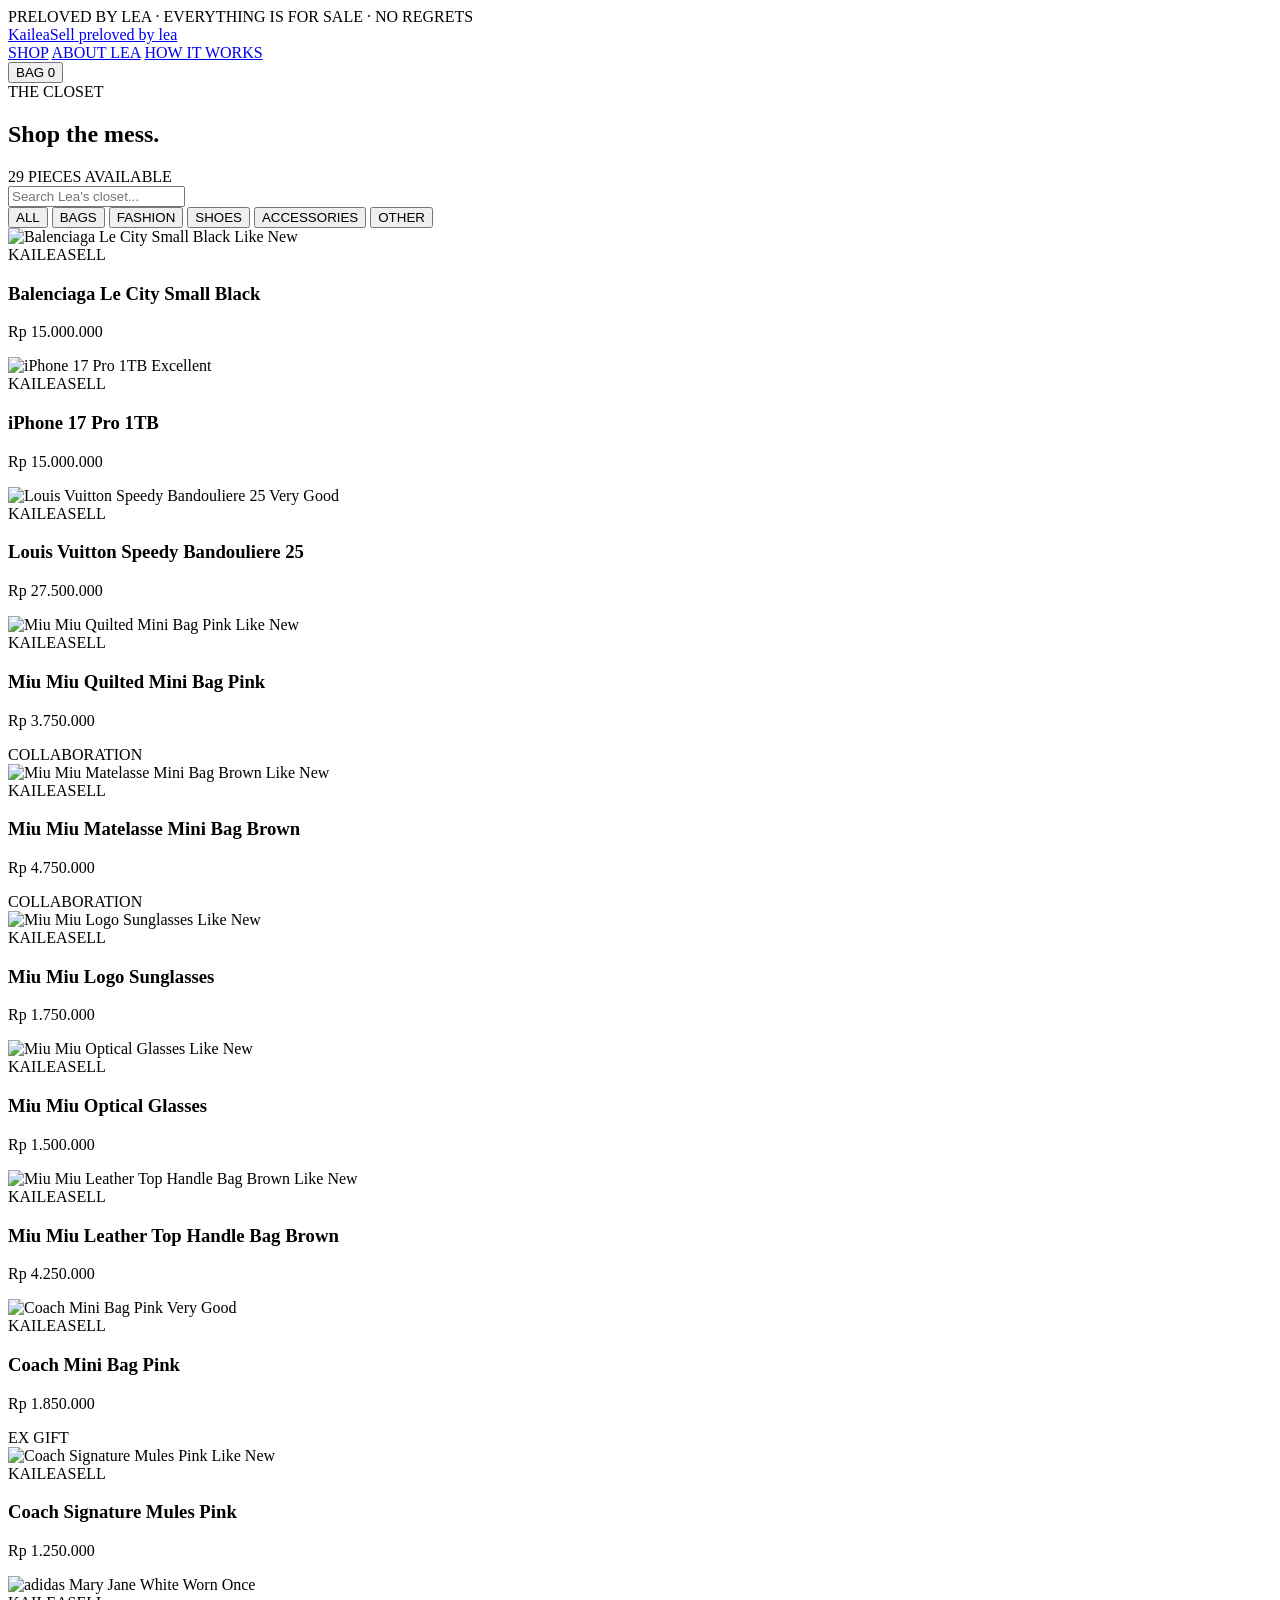
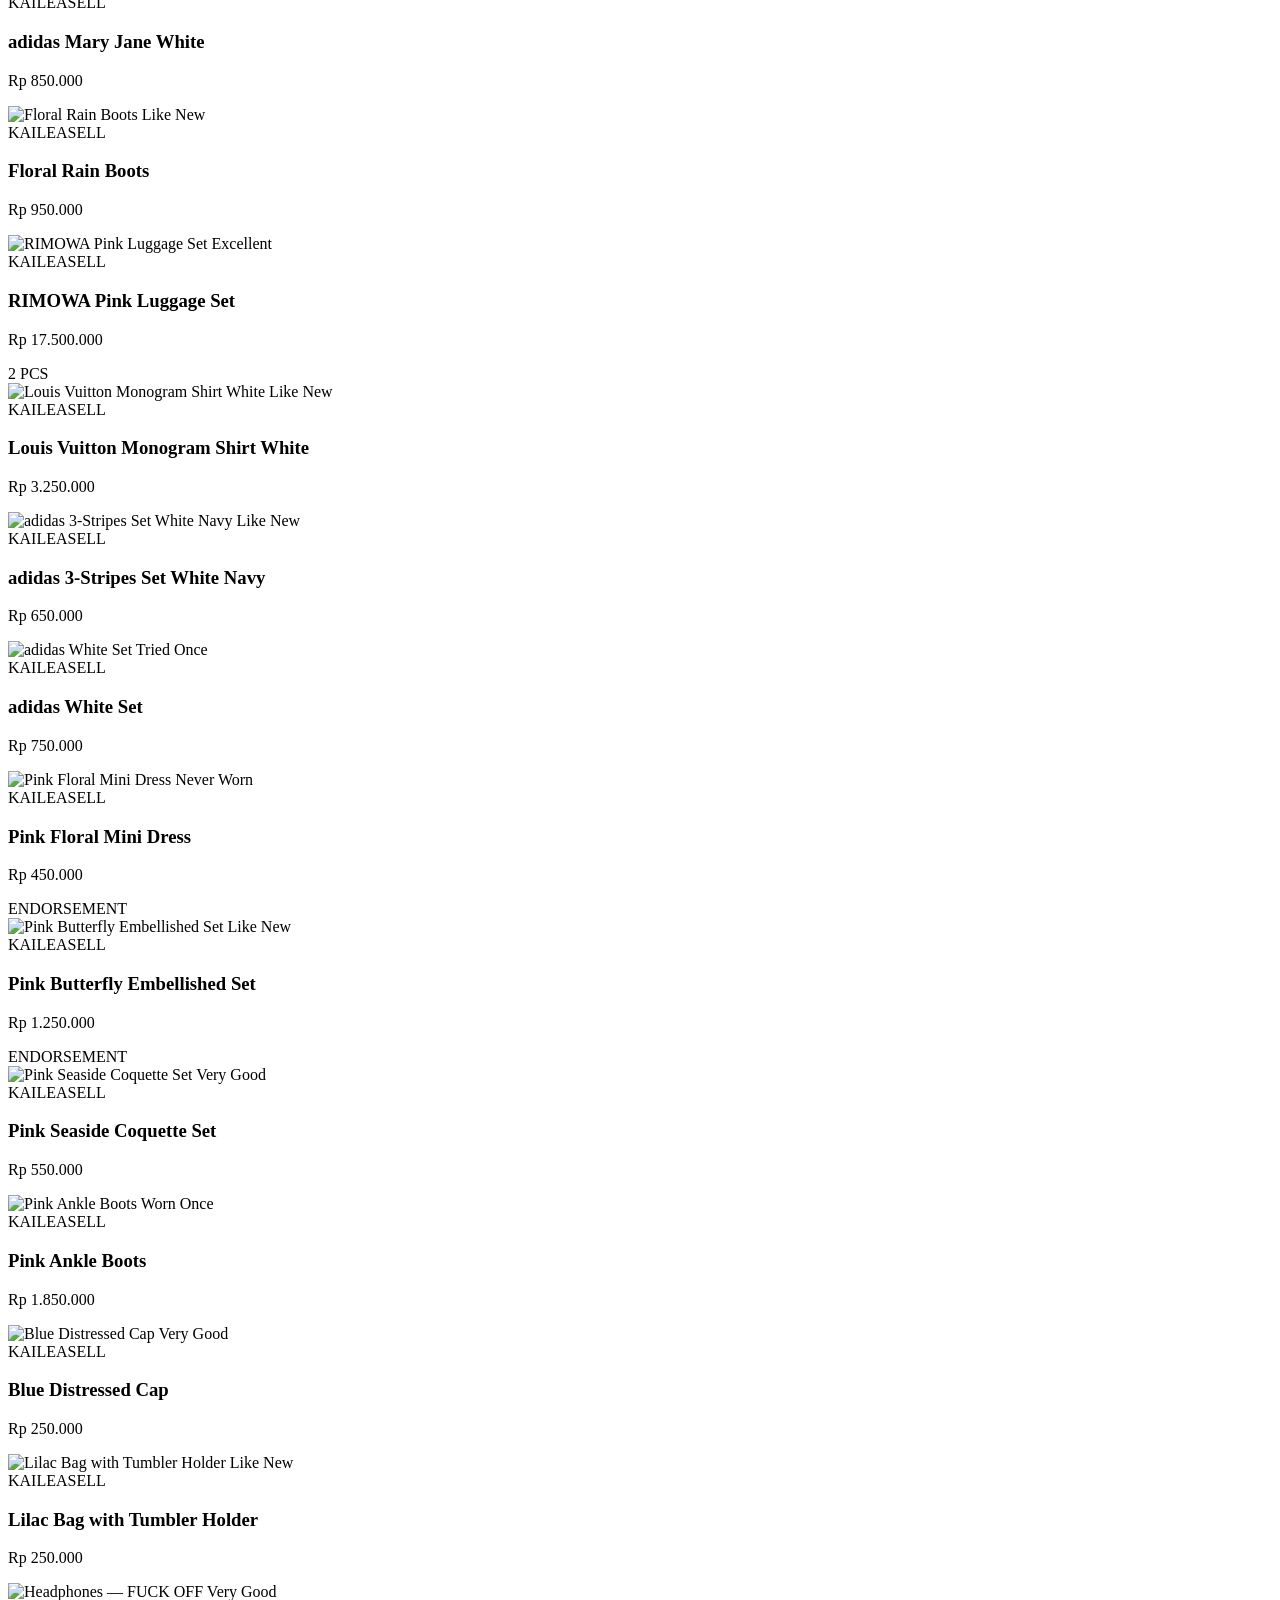
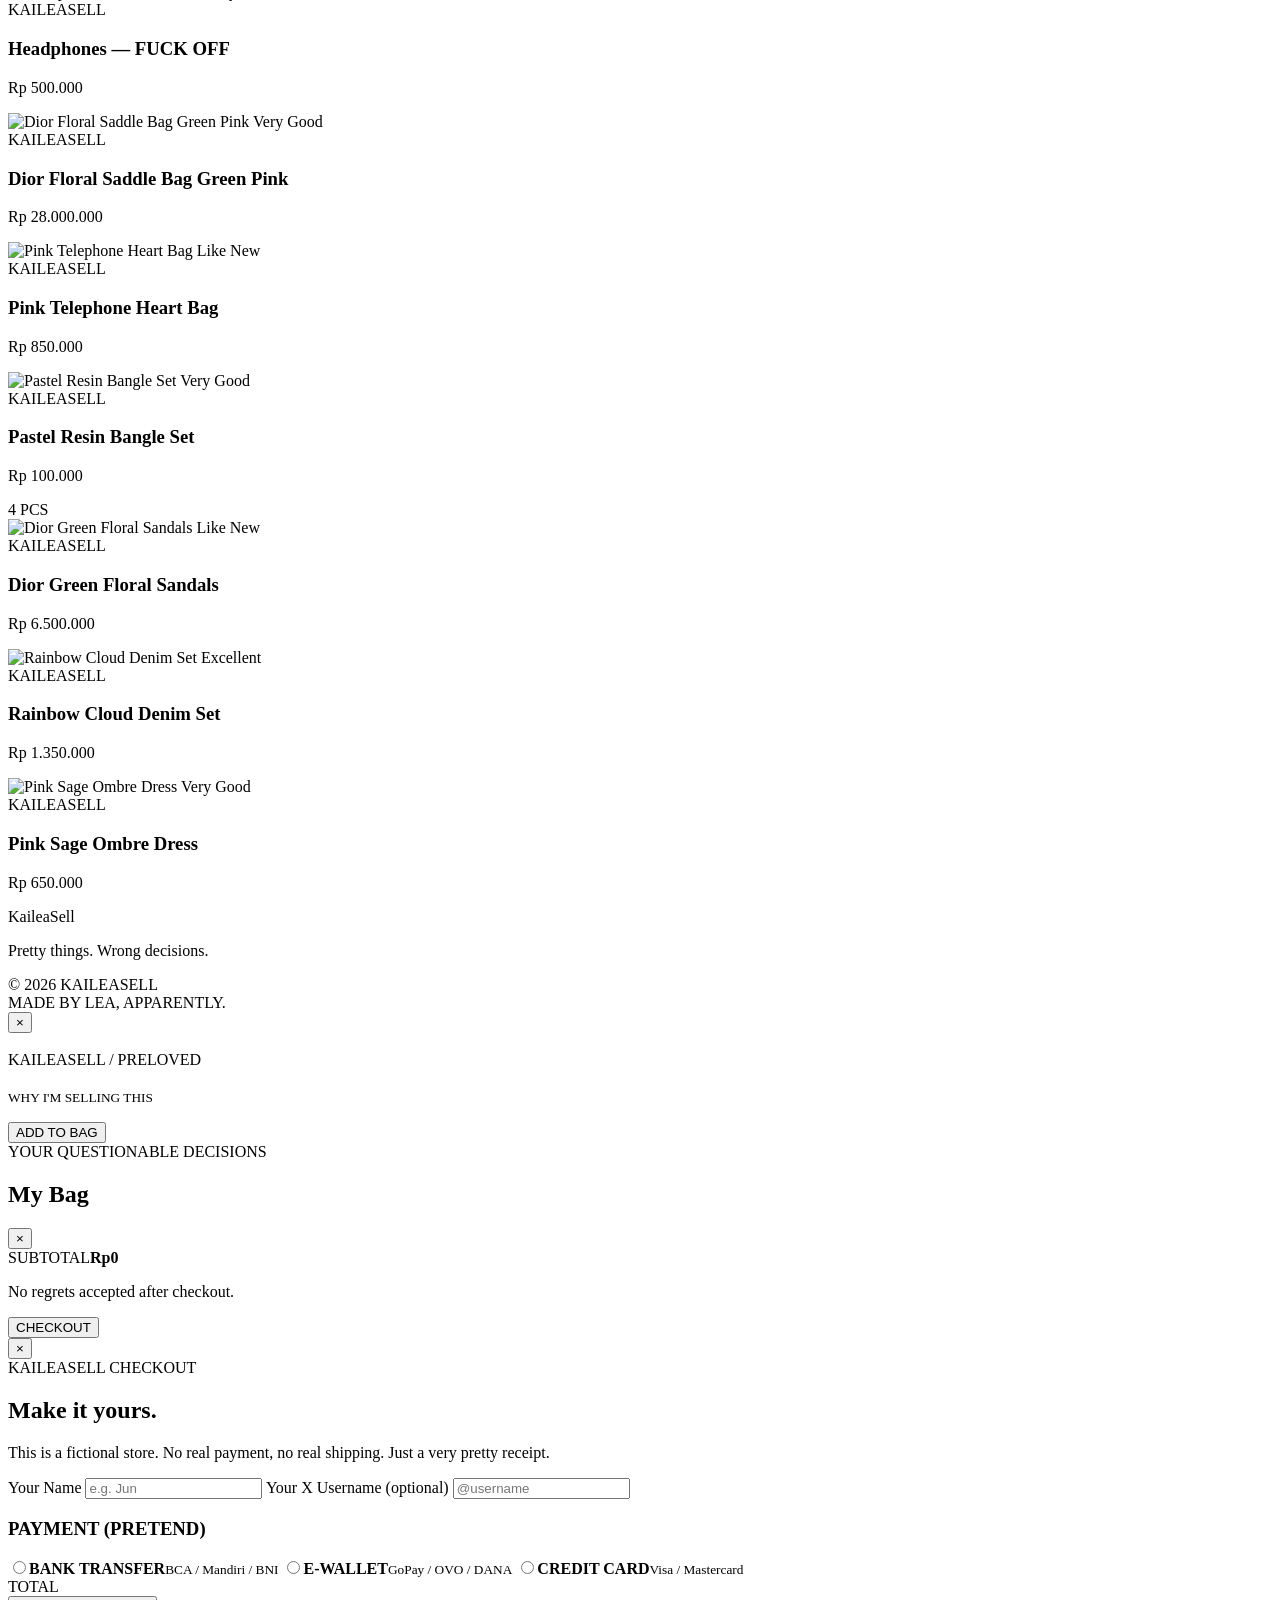
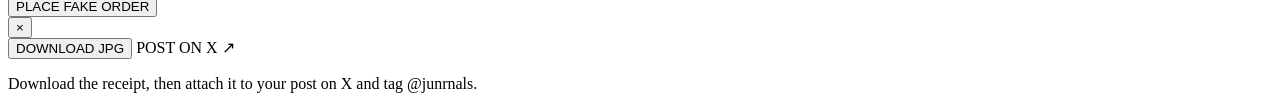
==== shop.html @ ec19a313 "Add files via upload" ====
<!DOCTYPE html>
<html lang="en">
<head>
<meta charset="UTF-8">
<meta name="viewport" content="width=device-width, initial-scale=1.0">
<title>Shop — KaileaSell</title>
<link rel="stylesheet" href="style.css">
</head>
<body>

<div class="announcement">PRELOVED BY LEA · EVERYTHING IS FOR SALE · NO REGRETS</div>

<nav class="navbar">
  <a href="index.html" class="logo">
    <span class="logo-main">KaileaSell</span>
    <span class="logo-sub">preloved by lea</span>
  </a>
  <div class="nav-links">
    <a href="shop.html">SHOP</a>
    <a href="index.html#about">ABOUT LEA</a>
    <a href="index.html#how">HOW IT WORKS</a>
  </div>
  <button class="bag-button" type="button">BAG <span id="bagCount">0</span></button>
</nav>

<main>
<section id="shop" class="shop-section">

  <div class="shop-heading">
    <div>
      <div class="section-label">THE CLOSET</div>
      <h2>Shop the mess.</h2>
    </div>
    <div id="productCount">29 PIECES AVAILABLE</div>
  </div>

  <div class="shop-controls">
    <div class="search-box">
      <input type="text" id="searchInput" placeholder="Search Lea's closet...">
    </div>
    <div class="filter-buttons">
      <button class="filter active" data-category="all">ALL</button>
      <button class="filter" data-category="bags">BAGS</button>
      <button class="filter" data-category="clothing">FASHION</button>
      <button class="filter" data-category="shoes">SHOES</button>
      <button class="filter" data-category="accessories">ACCESSORIES</button>
      <button class="filter" data-category="other">OTHER</button>
    </div>
  </div>

  <div id="productGrid"></div>

  <div id="emptyState" style="display:none;">
    <h3>Nothing here, babe.</h3>
    <p>Try another search. Lea probably owns something else.</p>
  </div>

</section>
</main>

<footer class="footer">
  <div>
    <div class="footer-logo">KaileaSell</div>
    <p>Pretty things. Wrong decisions.</p>
  </div>
  <div class="footer-right">© 2026 KAILEASELL<br>MADE BY LEA, APPARENTLY.</div>
</footer>

<script src="script.js"></script>
</body>
</html>
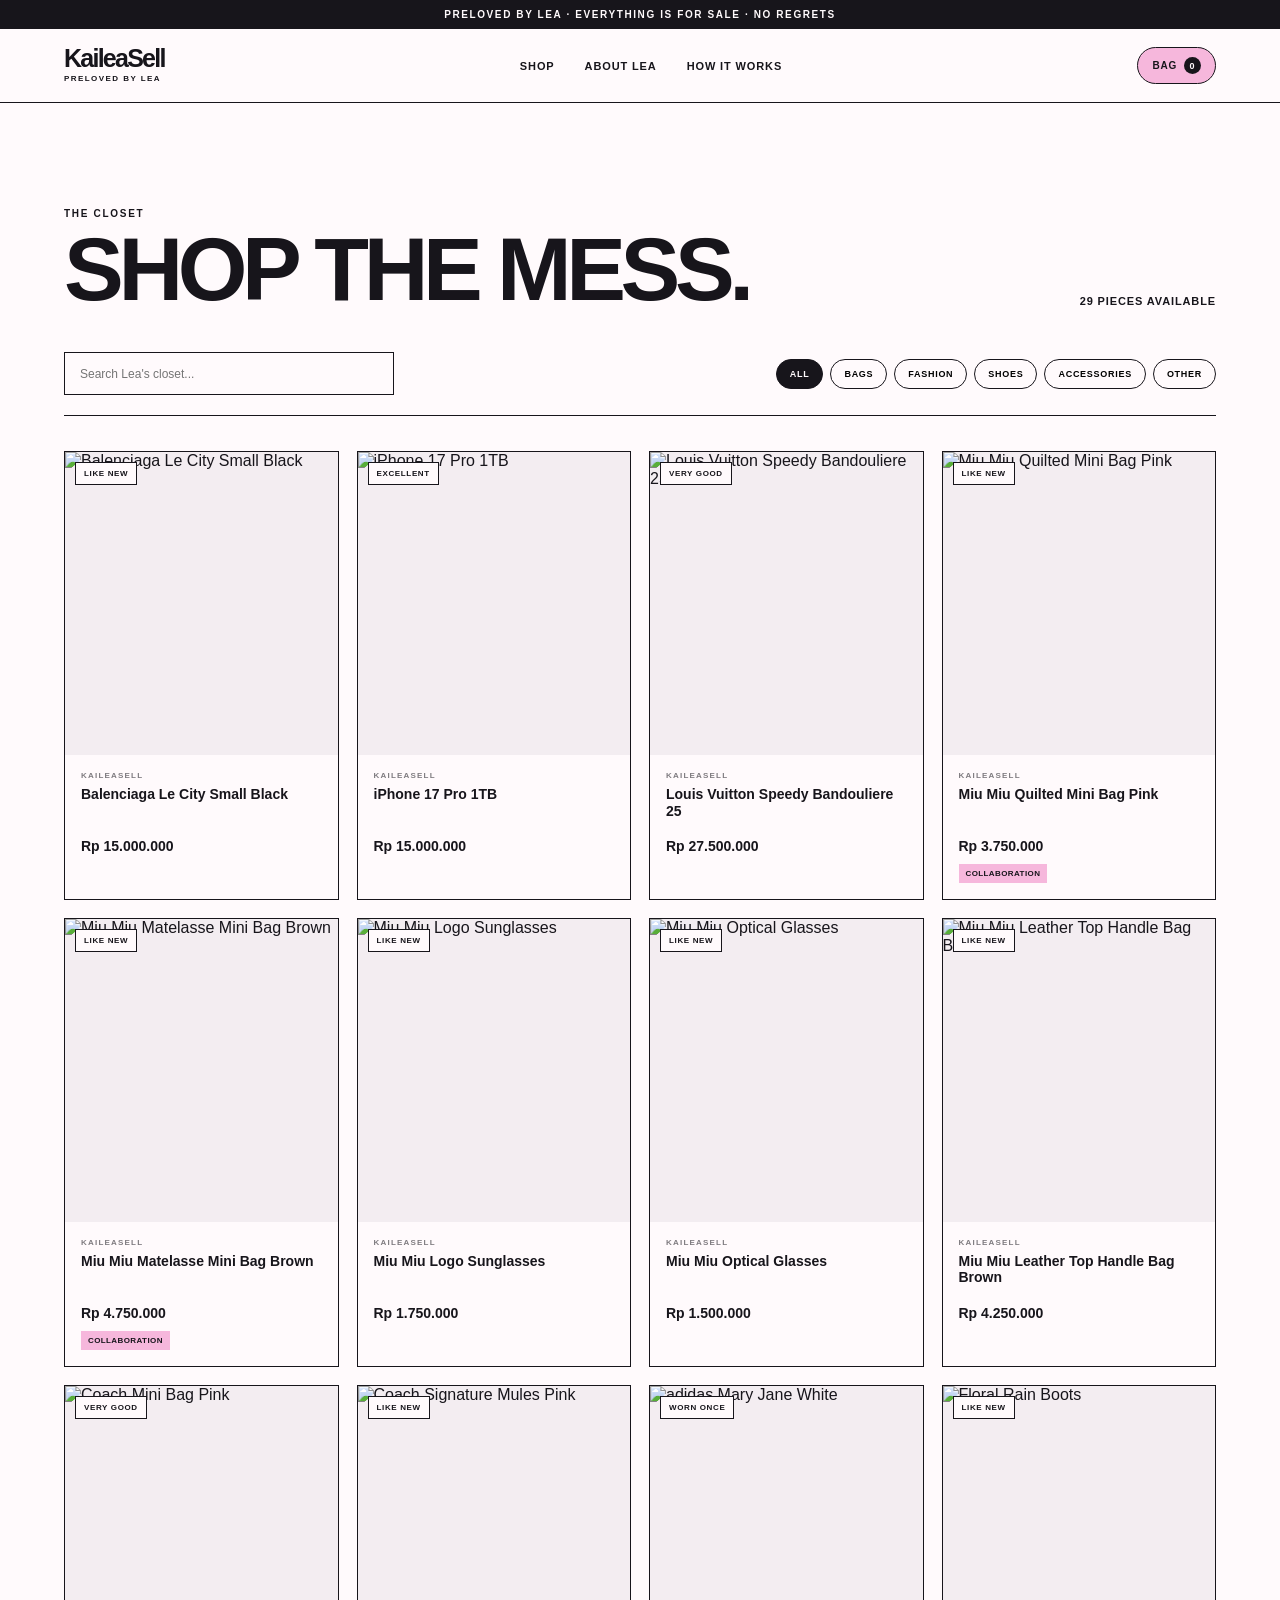
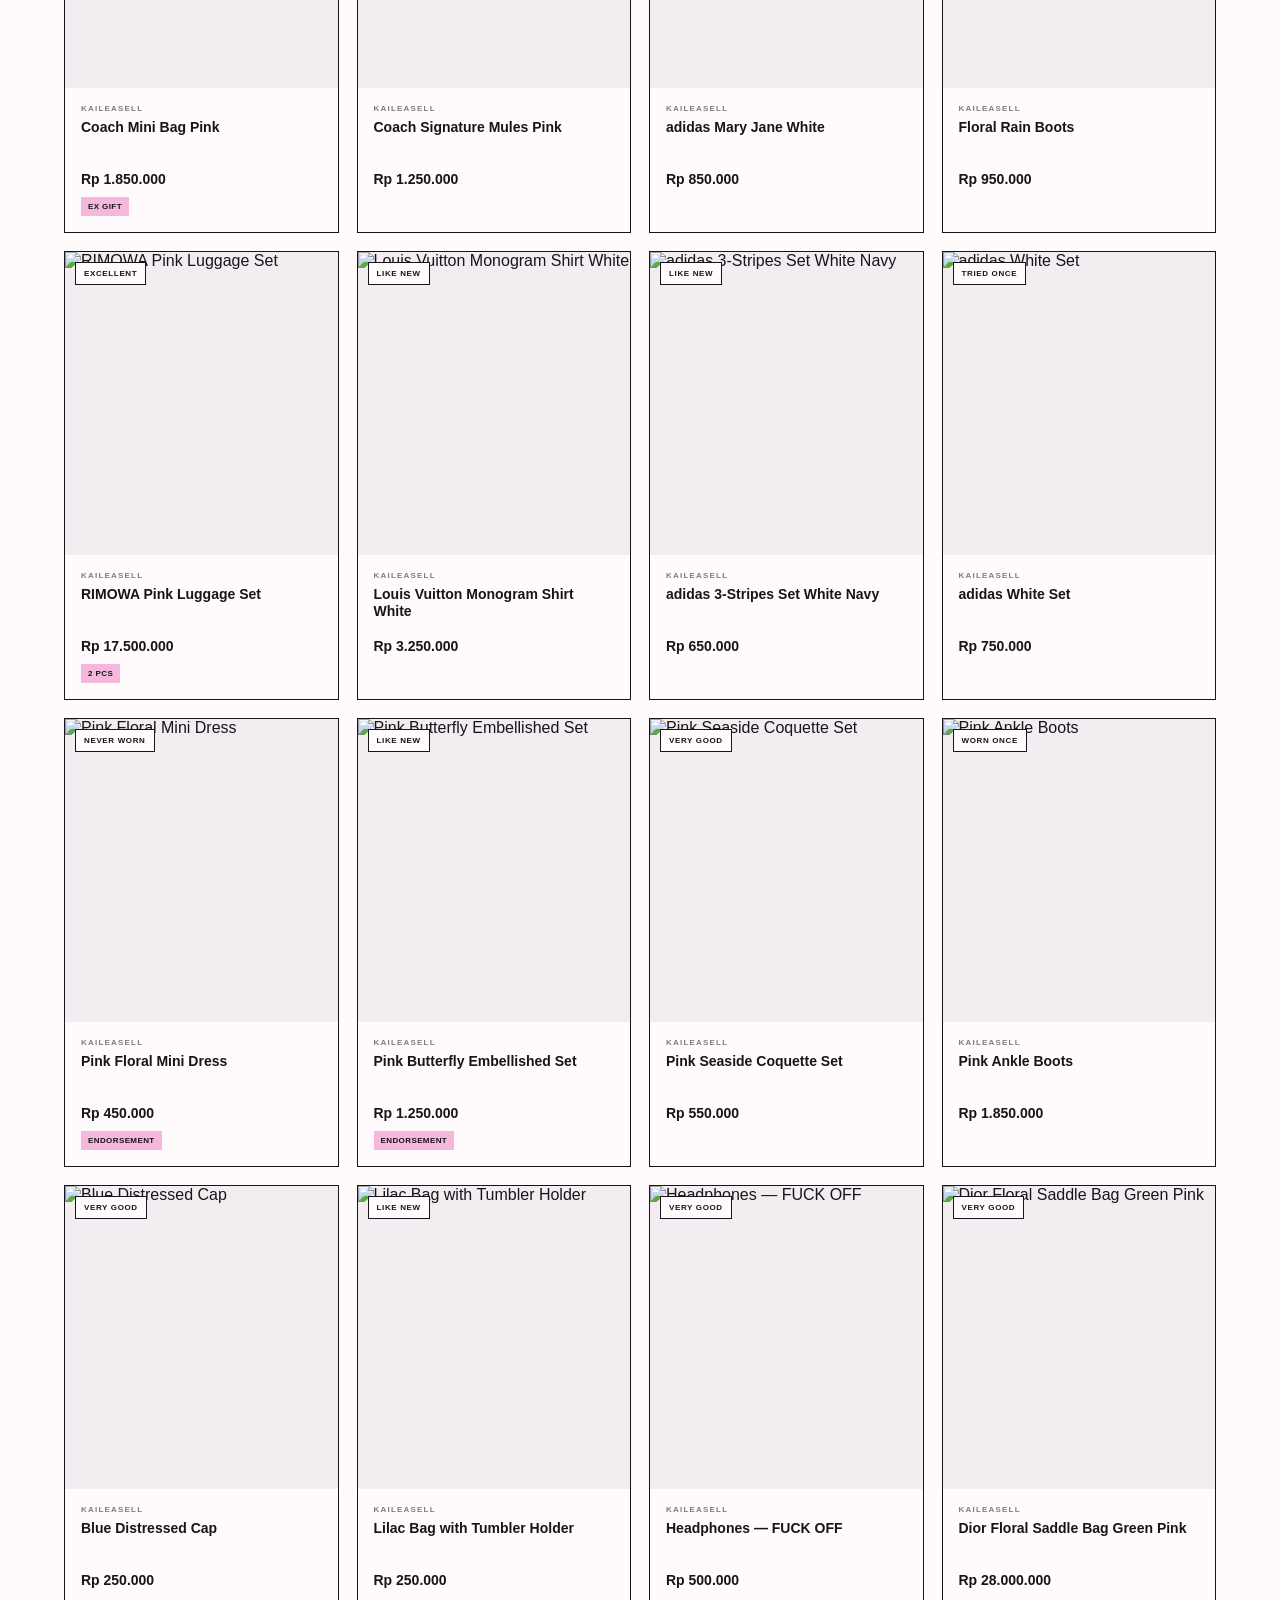
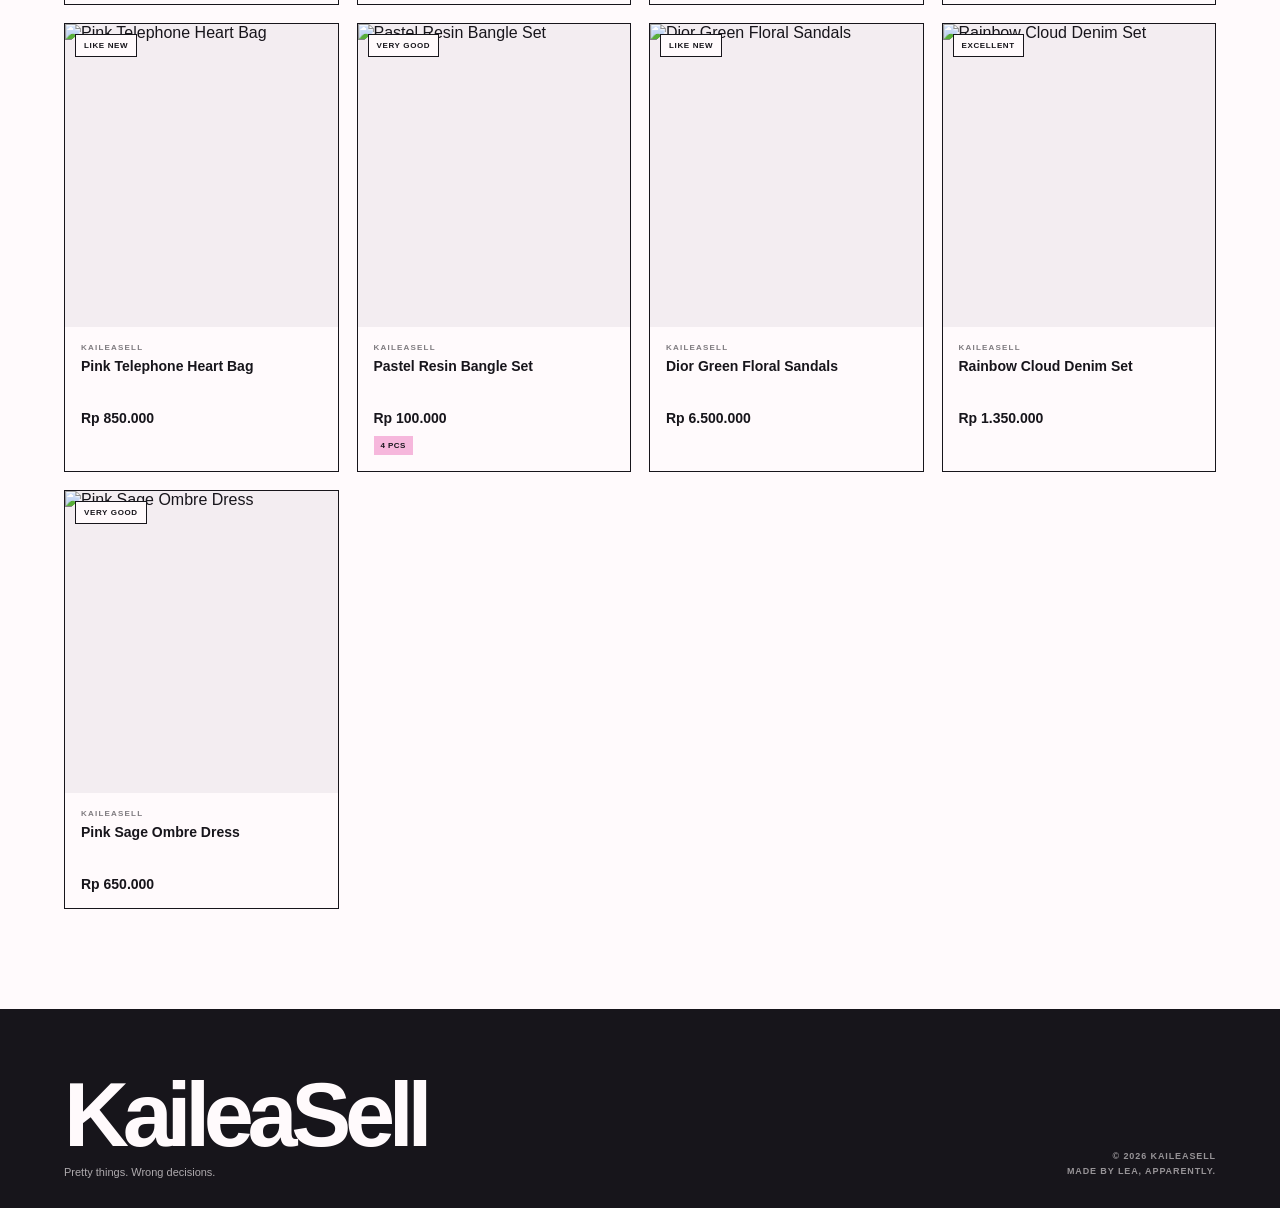
==== commit 26fbe726: "Update stylesheet link in shop.html" ====
--- a/style.css
+++ b/style.css
@@ -0,0 +1,2452 @@
+/* =========================================================
+   KAILEASELL
+   PRELOVED BY LEA
+   FULL CSS — CLEAN VERSION
+========================================================= */
+
+
+/* =========================================================
+   01. ROOT
+========================================================= */
+
+:root {
+  --pink: #f6b7dc;
+  --green: #c6da83;
+  --blush: #d58a9f;
+  --blue: #d6e6fd;
+  --denim: #4a4f87;
+
+  --ink: #17151b;
+  --paper: #fffafc;
+  --white: #ffffff;
+  --muted: #77717a;
+
+  --line: #17151b;
+}
+
+
+/* =========================================================
+   02. RESET
+========================================================= */
+
+* {
+  box-sizing: border-box;
+}
+
+html {
+  scroll-behavior: smooth;
+}
+
+body {
+  margin: 0;
+  padding: 0;
+
+  background: var(--paper);
+  color: var(--ink);
+
+  font-family:
+    Arial,
+    Helvetica,
+    sans-serif;
+
+  -webkit-font-smoothing: antialiased;
+}
+
+body.no-scroll {
+  overflow: hidden;
+}
+
+button,
+input,
+textarea,
+select {
+  font: inherit;
+}
+
+button {
+  cursor: pointer;
+}
+
+a {
+  color: inherit;
+}
+
+
+/* =========================================================
+   03. ANNOUNCEMENT
+========================================================= */
+
+.announcement {
+  width: 100%;
+
+  padding: 9px 20px;
+
+  background: var(--ink);
+  color: var(--paper);
+
+  text-align: center;
+
+  font-size: 10px;
+  font-weight: 800;
+  letter-spacing: 0.16em;
+  text-transform: uppercase;
+}
+
+
+/* =========================================================
+   04. NAVBAR
+========================================================= */
+
+.navbar {
+  position: relative;
+  z-index: 100;
+
+  display: flex;
+  align-items: center;
+  justify-content: space-between;
+
+  width: 100%;
+
+  padding: 18px 5vw;
+
+  background: var(--paper);
+
+  border-bottom: 1px solid var(--line);
+}
+
+.logo {
+  display: flex;
+  flex-direction: column;
+
+  color: var(--ink);
+
+  text-decoration: none;
+
+  line-height: 0.85;
+}
+
+.logo-main {
+  font-size: 25px;
+  font-weight: 900;
+
+  letter-spacing: -0.07em;
+}
+
+.logo-sub {
+  margin-top: 7px;
+
+  font-size: 8px;
+  font-weight: 700;
+
+  letter-spacing: 0.18em;
+  text-transform: uppercase;
+}
+
+.nav-links {
+  display: flex;
+  align-items: center;
+
+  gap: 30px;
+}
+
+.nav-links a {
+  position: relative;
+
+  color: var(--ink);
+
+  text-decoration: none;
+
+  font-size: 11px;
+  font-weight: 800;
+
+  letter-spacing: 0.08em;
+  text-transform: uppercase;
+}
+
+.nav-links a::after {
+  content: "";
+
+  position: absolute;
+
+  left: 0;
+  bottom: -5px;
+
+  width: 0;
+  height: 1px;
+
+  background: var(--ink);
+
+  transition: width 0.2s ease;
+}
+
+.nav-links a:hover::after {
+  width: 100%;
+}
+
+
+/* =========================================================
+   BAG BUTTON
+========================================================= */
+
+.bag-button {
+  position: relative;
+  z-index: 101;
+
+  display: inline-flex;
+  align-items: center;
+  justify-content: center;
+
+  gap: 7px;
+
+  padding: 9px 14px;
+
+  background: var(--pink);
+  color: var(--ink);
+
+  border: 1px solid var(--ink);
+  border-radius: 999px;
+
+  font-size: 10px;
+  font-weight: 900;
+
+  letter-spacing: 0.08em;
+  text-transform: uppercase;
+
+  text-decoration: none;
+
+  cursor: pointer;
+
+  transition:
+    transform 0.2s ease,
+    box-shadow 0.2s ease;
+}
+
+.bag-button:hover {
+  transform: translate(-2px, -2px);
+
+  box-shadow: 3px 3px 0 var(--ink);
+}
+
+#bagCount {
+  display: inline-flex;
+  align-items: center;
+  justify-content: center;
+
+  min-width: 17px;
+  height: 17px;
+
+  padding: 0 5px;
+
+  background: var(--ink);
+  color: var(--paper);
+
+  border-radius: 50%;
+
+  font-size: 9px;
+}
+
+
+/* =========================================================
+   05. HERO
+========================================================= */
+
+.hero {
+  position: relative;
+
+  display: grid;
+
+  grid-template-columns: 1.15fr 0.85fr;
+
+  align-items: center;
+
+  min-height: 720px;
+
+  padding: 90px 7vw;
+
+  background: var(--pink);
+
+  overflow: hidden;
+}
+
+.hero::before {
+  content: "PRELOVED BY LEA";
+
+  position: absolute;
+
+  top: 32px;
+  right: 6vw;
+
+  font-size: 10px;
+  font-weight: 900;
+
+  letter-spacing: 0.2em;
+
+  opacity: 0.5;
+}
+
+.hero-copy {
+  position: relative;
+  z-index: 2;
+
+  max-width: 700px;
+}
+
+.hero-kicker {
+  display: inline-block;
+
+  margin-bottom: 25px;
+
+  padding: 8px 13px;
+
+  background: var(--paper);
+
+  border: 1px solid var(--ink);
+  border-radius: 999px;
+
+  font-size: 10px;
+  font-weight: 900;
+
+  letter-spacing: 0.14em;
+  text-transform: uppercase;
+}
+
+.hero h1 {
+  margin: 0;
+
+  max-width: 850px;
+
+  font-size: clamp(65px, 10vw, 150px);
+
+  line-height: 0.78;
+
+  letter-spacing: -0.075em;
+
+  text-transform: uppercase;
+}
+
+.hero h1 em {
+  font-family:
+    Georgia,
+    "Times New Roman",
+    serif;
+
+  font-weight: 400;
+}
+
+.hero-description {
+  max-width: 570px;
+
+  margin: 35px 0 0;
+
+  font-size: 17px;
+
+  line-height: 1.65;
+}
+
+.hero-buttons {
+  display: flex;
+  flex-wrap: wrap;
+
+  gap: 12px;
+
+  margin-top: 35px;
+}
+
+
+/* =========================================================
+   BUTTONS
+========================================================= */
+
+.primary-button,
+.secondary-button {
+  display: inline-flex;
+
+  align-items: center;
+  justify-content: center;
+
+  min-height: 46px;
+
+  padding: 0 20px;
+
+  border: 1px solid var(--ink);
+
+  text-decoration: none;
+
+  font-size: 10px;
+  font-weight: 900;
+
+  letter-spacing: 0.1em;
+  text-transform: uppercase;
+
+  transition:
+    transform 0.2s ease,
+    box-shadow 0.2s ease,
+    background 0.2s ease;
+}
+
+.primary-button {
+  background: var(--ink);
+  color: var(--paper);
+}
+
+.secondary-button {
+  background: transparent;
+  color: var(--ink);
+}
+
+.primary-button:hover,
+.secondary-button:hover {
+  transform: translate(-3px, -3px);
+
+  box-shadow: 4px 4px 0 var(--ink);
+}
+
+
+/* =========================================================
+   HERO CARD
+========================================================= */
+
+.hero-card {
+  position: relative;
+
+  display: flex;
+
+  align-items: center;
+  justify-content: center;
+
+  min-height: 460px;
+}
+
+.hero-card::before {
+  content: "01";
+
+  position: absolute;
+
+  top: 5%;
+  right: 8%;
+
+  font-size: 90px;
+  font-weight: 900;
+
+  letter-spacing: -0.08em;
+
+  opacity: 0.08;
+}
+
+.hero-card-inner {
+  position: relative;
+
+  display: flex;
+
+  align-items: center;
+  justify-content: center;
+
+  width: min(380px, 90%);
+
+  aspect-ratio: 0.78;
+
+  background: var(--paper);
+
+  border: 1px solid var(--ink);
+
+  box-shadow: 15px 15px 0 var(--ink);
+
+  transform: rotate(4deg);
+
+  overflow: hidden;
+}
+
+.hero-card-inner::before {
+  content: "LEA'S CLOSET";
+
+  position: absolute;
+
+  top: 20px;
+  left: 20px;
+
+  font-size: 10px;
+  font-weight: 900;
+
+  letter-spacing: 0.15em;
+}
+
+.hero-card-inner::after {
+  content: "pretty things.\A wrong decisions.";
+
+  white-space: pre;
+
+  position: absolute;
+
+  left: 20px;
+  bottom: 22px;
+
+  font-family:
+    Georgia,
+    "Times New Roman",
+    serif;
+
+  font-size: 27px;
+
+  line-height: 0.95;
+
+  font-style: italic;
+}
+
+
+/* =========================================================
+   06. MARQUEE
+========================================================= */
+
+.marquee {
+  width: 100%;
+
+  overflow: hidden;
+
+  background: var(--green);
+
+  border-bottom: 1px solid var(--ink);
+
+  white-space: nowrap;
+}
+
+.marquee-track {
+  display: inline-flex;
+
+  padding: 14px 0;
+
+  animation: marqueeMove 25s linear infinite;
+}
+
+.marquee-track span {
+  margin-right: 40px;
+
+  font-size: 11px;
+  font-weight: 900;
+
+  letter-spacing: 0.15em;
+
+  text-transform: uppercase;
+}
+
+@keyframes marqueeMove {
+  from {
+    transform: translateX(0);
+  }
+
+  to {
+    transform: translateX(-50%);
+  }
+}
+
+
+/* =========================================================
+   07. SHOP
+========================================================= */
+
+.shop-section {
+  padding: 100px 5vw;
+
+  background: var(--paper);
+}
+
+.shop-heading {
+  display: flex;
+
+  align-items: flex-end;
+  justify-content: space-between;
+
+  gap: 30px;
+
+  margin-bottom: 45px;
+}
+
+.section-label {
+  display: inline-block;
+
+  margin-bottom: 12px;
+
+  font-size: 10px;
+  font-weight: 900;
+
+  letter-spacing: 0.17em;
+
+  text-transform: uppercase;
+}
+
+.shop-heading h2 {
+  margin: 0;
+
+  font-size: clamp(45px, 7vw, 90px);
+
+  line-height: 0.85;
+
+  letter-spacing: -0.06em;
+
+  text-transform: uppercase;
+}
+
+#productCount {
+  font-size: 11px;
+  font-weight: 800;
+
+  letter-spacing: 0.08em;
+}
+
+
+/* =========================================================
+   SHOP CONTROLS
+========================================================= */
+
+.shop-controls {
+  display: flex;
+
+  align-items: center;
+  justify-content: space-between;
+
+  gap: 20px;
+
+  margin-bottom: 35px;
+
+  padding-bottom: 20px;
+
+  border-bottom: 1px solid var(--ink);
+}
+
+.search-box {
+  width: min(330px, 100%);
+}
+
+.search-box input {
+  width: 100%;
+
+  height: 43px;
+
+  padding: 0 15px;
+
+  background: transparent;
+
+  border: 1px solid var(--ink);
+
+  outline: none;
+
+  font-size: 12px;
+}
+
+.search-box input:focus {
+  background: var(--blue);
+}
+
+.filter-buttons {
+  display: flex;
+
+  flex-wrap: wrap;
+
+  gap: 7px;
+}
+
+.filter {
+  padding: 9px 13px;
+
+  background: transparent;
+
+  border: 1px solid var(--ink);
+  border-radius: 999px;
+
+  font-size: 9px;
+  font-weight: 900;
+
+  letter-spacing: 0.08em;
+
+  text-transform: uppercase;
+
+  transition:
+    background 0.2s ease,
+    color 0.2s ease;
+}
+
+.filter:hover,
+.filter.active {
+  background: var(--ink);
+  color: var(--paper);
+}
+
+
+/* =========================================================
+   PRODUCT GRID
+========================================================= */
+
+#productGrid {
+  display: grid;
+
+  grid-template-columns:
+    repeat(4, minmax(0, 1fr));
+
+  gap: 18px;
+}
+
+
+/* =========================================================
+   PRODUCT CARD
+========================================================= */
+
+.product-card {
+  position: relative;
+
+  background: var(--paper);
+
+  border: 1px solid var(--ink);
+
+  cursor: pointer;
+
+  overflow: hidden;
+
+  transition:
+    transform 0.25s ease,
+    box-shadow 0.25s ease;
+}
+
+.product-card:hover {
+  transform: translate(-4px, -4px);
+
+  box-shadow: 6px 6px 0 var(--ink);
+}
+
+
+/* =========================================================
+   PRODUCT IMAGE
+========================================================= */
+
+.product-image {
+  position: relative;
+
+  width: 100%;
+
+  aspect-ratio: 0.9;
+
+  background: #f3edf1;
+
+  overflow: hidden;
+}
+
+.product-image img {
+  display: block;
+
+  width: 100%;
+  height: 100%;
+
+  object-fit: cover;
+
+  transition: transform 0.4s ease;
+}
+
+.product-card:hover .product-image img {
+  transform: scale(1.04);
+}
+
+.product-condition {
+  position: absolute;
+
+  top: 10px;
+  left: 10px;
+
+  padding: 6px 8px;
+
+  background: var(--paper);
+
+  border: 1px solid var(--ink);
+
+  font-size: 8px;
+  font-weight: 900;
+
+  letter-spacing: 0.08em;
+
+  text-transform: uppercase;
+}
+
+
+/* =========================================================
+   PRODUCT INFO
+========================================================= */
+
+.product-info {
+  padding: 16px;
+}
+
+.product-brand {
+  display: block;
+
+  margin-bottom: 6px;
+
+  font-size: 8px;
+  font-weight: 900;
+
+  letter-spacing: 0.15em;
+
+  text-transform: uppercase;
+
+  opacity: 0.55;
+}
+
+.product-name {
+  min-height: 42px;
+
+  margin: 0 0 10px;
+
+  font-size: 14px;
+  font-weight: 800;
+
+  line-height: 1.2;
+}
+
+.product-price {
+  margin: 0;
+
+  font-size: 14px;
+  font-weight: 900;
+}
+
+.product-tag {
+  display: inline-block;
+
+  margin-top: 10px;
+
+  padding: 5px 7px;
+
+  background: var(--pink);
+
+  font-size: 8px;
+  font-weight: 800;
+
+  letter-spacing: 0.05em;
+
+  text-transform: uppercase;
+}
+
+
+/* =========================================================
+   EMPTY SEARCH
+========================================================= */
+
+#emptyState {
+  display: none;
+
+  padding: 80px 20px;
+
+  text-align: center;
+}
+
+#emptyState h3 {
+  margin: 0 0 10px;
+
+  font-size: 35px;
+
+  letter-spacing: -0.05em;
+}
+
+#emptyState p {
+  margin: 0;
+
+  font-size: 13px;
+}
+
+
+/* =========================================================
+   08. ABOUT LEA
+========================================================= */
+
+.about-section {
+  position: relative;
+
+  display: grid;
+
+  grid-template-columns: 0.8fr 1.2fr;
+
+  gap: 70px;
+
+  padding: 120px 6vw;
+
+  background: var(--pink);
+
+  border-top: 1px solid var(--ink);
+  border-bottom: 1px solid var(--ink);
+
+  overflow: hidden;
+}
+
+.about-section::before {
+  content: "KAILEASELL / ABOUT";
+
+  position: absolute;
+
+  top: 28px;
+  left: 6vw;
+
+  font-size: 10px;
+  font-weight: 900;
+
+  letter-spacing: 0.18em;
+
+  opacity: 0.5;
+}
+
+.about-section::after {
+  content: "♡";
+
+  position: absolute;
+
+  right: 5vw;
+  bottom: 20px;
+
+  font-family: Georgia, serif;
+
+  font-size: 150px;
+
+  opacity: 0.08;
+
+  transform: rotate(-12deg);
+}
+
+.about-section > div {
+  position: relative;
+  z-index: 2;
+}
+
+.about-label {
+  display: inline-block;
+
+  margin-bottom: 25px;
+
+  padding: 8px 15px;
+
+  background: var(--paper);
+
+  border: 1px solid var(--ink);
+  border-radius: 999px;
+
+  font-size: 10px;
+  font-weight: 900;
+
+  letter-spacing: 0.16em;
+
+  text-transform: uppercase;
+}
+
+.about-section h2 {
+  margin: 0;
+
+  font-size: clamp(55px, 8vw, 110px);
+
+  line-height: 0.82;
+
+  letter-spacing: -0.07em;
+}
+
+.about-copy {
+  max-width: 620px;
+
+  font-size: 14px;
+
+  line-height: 1.8;
+}
+
+.about-copy p {
+  margin: 0 0 22px;
+}
+
+.about-copy strong {
+  font-weight: 900;
+}
+
+.about-handle {
+  font-weight: 900;
+
+  text-decoration: none;
+
+  border-bottom: 1px solid var(--ink);
+
+  transition: background 0.2s ease;
+}
+
+.about-handle:hover {
+  background: var(--paper);
+}
+
+.about-signature {
+  margin-top: 35px;
+
+  font-family:
+    Georgia,
+    "Times New Roman",
+    serif;
+
+  font-size: 25px;
+
+  font-style: italic;
+}
+
+
+/* =========================================================
+   09. HOW IT WORKS
+========================================================= */
+
+.how-section {
+  padding: 100px 5vw;
+
+  background: var(--blue);
+
+  border-bottom: 1px solid var(--ink);
+}
+
+.how-heading {
+  max-width: 1200px;
+
+  margin: 0 auto 50px;
+}
+
+.how-heading h2 {
+  margin: 0;
+
+  font-size: clamp(45px, 7vw, 85px);
+
+  line-height: 0.85;
+
+  letter-spacing: -0.06em;
+
+  text-transform: uppercase;
+}
+
+.how-grid {
+  display: grid;
+
+  grid-template-columns: repeat(3, 1fr);
+
+  gap: 15px;
+
+  max-width: 1200px;
+
+  margin: 0 auto;
+}
+
+.how-item {
+  min-height: 260px;
+
+  padding: 25px;
+
+  background: var(--paper);
+
+  border: 1px solid var(--ink);
+
+  transition:
+    transform 0.2s ease,
+    box-shadow 0.2s ease;
+}
+
+.how-item:hover {
+  transform: translate(-3px, -3px);
+
+  box-shadow: 5px 5px 0 var(--ink);
+}
+
+.how-number {
+  display: block;
+
+  margin-bottom: 60px;
+
+  font-size: 11px;
+  font-weight: 900;
+
+  letter-spacing: 0.15em;
+}
+
+.how-item h3 {
+  margin: 0 0 10px;
+
+  font-size: 25px;
+
+  letter-spacing: -0.04em;
+}
+
+.how-item p {
+  margin: 0;
+
+  font-size: 13px;
+
+  line-height: 1.6;
+}
+
+
+/* =========================================================
+   10. CTA
+========================================================= */
+
+.cta-section {
+  padding: 120px 5vw;
+
+  text-align: center;
+
+  background:
+    radial-gradient(
+      circle at 15% 20%,
+      var(--pink) 0,
+      transparent 30%
+    ),
+    radial-gradient(
+      circle at 85% 80%,
+      var(--blue) 0,
+      transparent 30%
+    ),
+    var(--paper);
+}
+
+.cta-section h2 {
+  margin: 0 0 36px;
+
+  font-family:
+    Georgia,
+    "Times New Roman",
+    serif;
+
+  font-size: clamp(44px, 6vw, 84px);
+
+  font-weight: 500;
+
+  line-height: 0.95;
+
+  letter-spacing: -0.04em;
+}
+
+.cta-section h2 em {
+  color: var(--denim);
+}
+
+
+/* =========================================================
+   11. FOOTER
+========================================================= */
+
+.footer {
+  display: flex;
+
+  align-items: flex-end;
+  justify-content: space-between;
+
+  gap: 40px;
+
+  padding: 70px 5vw 30px;
+
+  background: var(--ink);
+
+  color: var(--paper);
+}
+
+.footer-logo {
+  font-size: clamp(45px, 8vw, 90px);
+
+  font-weight: 900;
+
+  line-height: 0.8;
+
+  letter-spacing: -0.07em;
+}
+
+.footer p {
+  margin: 15px 0 0;
+
+  font-size: 11px;
+
+  opacity: 0.65;
+}
+
+.footer-right {
+  font-size: 9px;
+
+  font-weight: 700;
+
+  line-height: 1.6;
+
+  letter-spacing: 0.1em;
+
+  text-align: right;
+
+  opacity: 0.55;
+}
+
+
+/* =========================================================
+   12. PRODUCT DETAIL MODAL
+========================================================= */
+
+.product-modal {
+  position: fixed;
+
+  inset: 0;
+
+  z-index: 2000;
+
+  display: flex;
+
+  align-items: center;
+  justify-content: center;
+
+  padding: 24px;
+
+  background: rgba(23, 21, 27, 0.68);
+
+  opacity: 0;
+
+  visibility: hidden;
+
+  transition:
+    opacity 0.25s ease,
+    visibility 0.25s ease;
+}
+
+.product-modal.active {
+  opacity: 1;
+
+  visibility: visible;
+}
+
+.modal-overlay {
+  position: absolute;
+
+  inset: 0;
+}
+
+
+/* =========================================================
+   MODAL CARD
+========================================================= */
+
+.modal-card {
+  position: relative;
+
+  z-index: 2;
+
+  width: min(900px, 92vw);
+
+  max-height: 88vh;
+
+  background: var(--paper);
+
+  border: 1px solid var(--ink);
+
+  box-shadow: 10px 10px 0 var(--pink);
+
+  overflow: hidden;
+
+  animation: modalPop 0.25s ease;
+}
+
+.modal-card:not(.single) {
+  display: grid;
+
+  grid-template-columns: 1fr 1fr;
+}
+
+@keyframes modalPop {
+  from {
+    opacity: 0;
+
+    transform:
+      translateY(12px)
+      scale(0.98);
+  }
+
+  to {
+    opacity: 1;
+
+    transform:
+      translateY(0)
+      scale(1);
+  }
+}
+
+
+/* =========================================================
+   MODAL CLOSE
+========================================================= */
+
+.modal-close {
+  position: absolute;
+
+  top: 14px;
+  right: 14px;
+
+  z-index: 20;
+
+  display: flex;
+
+  align-items: center;
+  justify-content: center;
+
+  width: 36px;
+  height: 36px;
+
+  padding: 0;
+
+  background: var(--paper);
+
+  border: 1px solid var(--ink);
+
+  border-radius: 50%;
+
+  color: var(--ink);
+
+  font-size: 20px;
+
+  line-height: 1;
+
+  transition:
+    transform 0.2s ease,
+    background 0.2s ease;
+}
+
+.modal-close:hover {
+  background: var(--pink);
+
+  transform: rotate(8deg);
+}
+
+
+/* =========================================================
+   MODAL IMAGE
+========================================================= */
+
+.modal-image {
+  width: 100%;
+
+  height: 100%;
+
+  min-height: 540px;
+
+  background: #f2ecef;
+
+  overflow: hidden;
+}
+
+.modal-image img {
+  display: block;
+
+  width: 100%;
+  height: 100%;
+
+  object-fit: cover;
+}
+
+
+/* =========================================================
+   MODAL INFO
+========================================================= */
+
+.modal-info {
+  display: flex;
+
+  flex-direction: column;
+
+  justify-content: center;
+
+  min-width: 0;
+  min-height: 0;
+
+  padding: 48px 42px;
+
+  overflow-y: auto;
+}
+
+.modal-label {
+  display: block;
+
+  margin-bottom: 12px;
+
+  font-size: 9px;
+
+  font-weight: 900;
+
+  letter-spacing: 0.16em;
+
+  text-transform: uppercase;
+
+  opacity: 0.5;
+}
+
+.modal-info h2 {
+  margin: 0 0 18px;
+
+  font-size: clamp(32px, 4vw, 52px);
+
+  line-height: 0.92;
+
+  letter-spacing: -0.06em;
+}
+
+.modal-price {
+  margin-bottom: 15px;
+
+  font-size: 18px;
+
+  font-weight: 900;
+}
+
+.modal-condition {
+  align-self: flex-start;
+
+  margin-bottom: 28px;
+
+  padding: 7px 10px;
+
+  background: var(--green);
+
+  border: 1px solid var(--ink);
+
+  font-size: 9px;
+
+  font-weight: 900;
+
+  letter-spacing: 0.05em;
+
+  text-transform: uppercase;
+}
+
+.modal-note {
+  margin-bottom: 30px;
+}
+
+.modal-note small {
+  display: block;
+
+  margin-bottom: 9px;
+
+  font-size: 9px;
+
+  font-weight: 900;
+
+  letter-spacing: 0.14em;
+
+  text-transform: uppercase;
+}
+
+.modal-note p {
+  margin: 0;
+
+  font-family:
+    Georgia,
+    "Times New Roman",
+    serif;
+
+  font-size: 17px;
+
+  line-height: 1.5;
+
+  font-style: italic;
+}
+
+
+/* =========================================================
+   ADD TO BAG
+========================================================= */
+
+.add-bag-button {
+  width: 100%;
+
+  min-height: 52px;
+
+  padding: 14px 20px;
+
+  background: var(--ink);
+
+  color: var(--paper);
+
+  border: 1px solid var(--ink);
+
+  font-size: 10px;
+
+  font-weight: 900;
+
+  letter-spacing: 0.11em;
+
+  text-transform: uppercase;
+
+  cursor: pointer;
+
+  transition:
+    background 0.2s ease,
+    color 0.2s ease,
+    transform 0.2s ease,
+    box-shadow 0.2s ease;
+}
+
+.add-bag-button:hover {
+  background: var(--pink);
+
+  color: var(--ink);
+
+  transform: translate(-3px, -3px);
+
+  box-shadow: 4px 4px 0 var(--ink);
+}
+
+
+/* =========================================================
+   13. BAG DRAWER
+========================================================= */
+
+#overlay {
+  position: fixed;
+
+  inset: 0;
+
+  z-index: 900;
+
+  background: rgba(23, 21, 27, 0.45);
+
+  opacity: 0;
+
+  visibility: hidden;
+
+  transition:
+    opacity 0.3s ease,
+    visibility 0.3s ease;
+}
+
+#overlay.active {
+  opacity: 1;
+
+  visibility: visible;
+}
+
+#bagDrawer {
+  position: fixed;
+
+  top: 0;
+  right: 0;
+
+  z-index: 1000;
+
+  display: flex;
+
+  flex-direction: column;
+
+  width: min(460px, 92vw);
+
+  height: 100vh;
+
+  background: var(--paper);
+
+  border-left: 1px solid var(--ink);
+
+  transform: translateX(100%);
+
+  transition: transform 0.35s ease;
+}
+
+#bagDrawer.active {
+  transform: translateX(0);
+}
+
+.bag-header {
+  display: flex;
+
+  align-items: center;
+
+  justify-content: space-between;
+
+  padding: 22px;
+
+  border-bottom: 1px solid var(--ink);
+}
+
+.bag-header .section-label {
+  margin-bottom: 5px;
+
+  font-size: 8px;
+}
+
+.bag-header h2 {
+  margin: 0;
+
+  font-size: 32px;
+
+  line-height: 0.9;
+
+  letter-spacing: -0.06em;
+}
+
+#bagClose {
+  width: 36px;
+  height: 36px;
+
+  padding: 0;
+
+  background: var(--paper);
+
+  border: 1px solid var(--ink);
+
+  border-radius: 50%;
+
+  font-size: 20px;
+
+  line-height: 1;
+}
+
+#bagItems {
+  flex: 1;
+
+  padding: 20px;
+
+  overflow-y: auto;
+}
+
+
+/* =========================================================
+   BAG ITEMS
+========================================================= */
+
+.bag-item {
+  display: grid;
+
+  grid-template-columns: 85px 1fr;
+
+  gap: 14px;
+
+  padding: 12px 0;
+
+  border-bottom: 1px solid #ddd6da;
+}
+
+.bag-item > img {
+  width: 85px;
+  height: 95px;
+
+  background: #f1ebef;
+
+  object-fit: cover;
+}
+
+.bag-item-info > span {
+  display: block;
+
+  margin-bottom: 5px;
+
+  font-size: 8px;
+
+  font-weight: 900;
+
+  letter-spacing: 0.12em;
+
+  opacity: 0.5;
+}
+
+.bag-item-info h4 {
+  margin: 0 0 8px;
+
+  font-size: 12px;
+
+  line-height: 1.25;
+}
+
+.bag-item-info strong {
+  font-size: 11px;
+}
+
+.remove-item {
+  display: block;
+
+  margin-top: 10px;
+
+  padding: 0;
+
+  background: none;
+
+  border: 0;
+
+  color: var(--ink);
+
+  font-size: 8px;
+
+  font-weight: 800;
+
+  text-decoration: underline;
+}
+
+
+/* =========================================================
+   EMPTY BAG
+========================================================= */
+
+.empty-bag {
+  padding: 80px 20px;
+
+  text-align: center;
+}
+
+.empty-bag-icon {
+  margin-bottom: 15px;
+
+  font-family: Georgia, serif;
+
+  font-size: 50px;
+}
+
+.empty-bag h3 {
+  margin: 0 0 8px;
+
+  font-size: 25px;
+
+  letter-spacing: -0.04em;
+}
+
+.empty-bag p {
+  margin: 0;
+
+  font-size: 12px;
+
+  line-height: 1.5;
+}
+
+
+/* =========================================================
+   BAG FOOTER
+========================================================= */
+
+.bag-footer {
+  padding: 20px;
+
+  border-top: 1px solid var(--ink);
+}
+
+.bag-total-row {
+  display: flex;
+
+  justify-content: space-between;
+
+  margin-bottom: 12px;
+
+  font-size: 11px;
+
+  font-weight: 900;
+}
+
+.bag-disclaimer {
+  margin: 0 0 15px;
+
+  font-family: Georgia, serif;
+
+  font-size: 12px;
+
+  font-style: italic;
+
+  opacity: 0.6;
+}
+
+.bag-footer .primary-button {
+  width: 100%;
+
+  min-height: 50px;
+}
+
+.bag-footer .primary-button:disabled {
+  opacity: 0.35;
+
+  cursor: not-allowed;
+}
+
+
+/* =========================================================
+   14. CHECKOUT
+========================================================= */
+
+.modal-card.single {
+  width: min(650px, 92vw);
+
+  max-height: 90vh;
+
+  overflow-y: auto;
+}
+
+.checkout-wrap {
+  padding: 45px;
+}
+
+.checkout-wrap h2 {
+  margin: 8px 0 12px;
+
+  font-size: clamp(42px, 6vw, 70px);
+
+  line-height: 0.85;
+
+  letter-spacing: -0.06em;
+}
+
+.fiction-note {
+  max-width: 530px;
+
+  margin: 0 0 30px;
+
+  font-family: Georgia, serif;
+
+  font-size: 13px;
+
+  font-style: italic;
+
+  line-height: 1.5;
+
+  opacity: 0.65;
+}
+
+#checkoutForm label {
+  display: block;
+
+  margin-bottom: 17px;
+
+  font-size: 9px;
+
+  font-weight: 900;
+
+  letter-spacing: 0.12em;
+
+  text-transform: uppercase;
+}
+
+#checkoutForm input[type="text"] {
+  display: block;
+
+  width: 100%;
+
+  margin-top: 7px;
+
+  padding: 13px;
+
+  background: transparent;
+
+  border: 1px solid var(--ink);
+
+  outline: none;
+
+  font-size: 12px;
+}
+
+#checkoutForm input[type="text"]:focus {
+  background: var(--blue);
+}
+
+#checkoutForm h3 {
+  margin: 28px 0 12px;
+
+  font-size: 10px;
+
+  letter-spacing: 0.12em;
+}
+
+
+/* =========================================================
+   PAYMENT OPTIONS
+========================================================= */
+
+.payment-options {
+  display: grid;
+
+  grid-template-columns: repeat(3, 1fr);
+
+  gap: 8px;
+
+  margin-bottom: 25px;
+}
+
+.payment-option {
+  margin: 0 !important;
+
+  padding: 14px !important;
+
+  background: var(--paper);
+
+  border: 1px solid var(--ink);
+
+  cursor: pointer;
+}
+
+.payment-option input {
+  display: none;
+}
+
+.payment-option span {
+  display: flex;
+
+  flex-direction: column;
+
+  gap: 5px;
+}
+
+.payment-option strong {
+  font-size: 9px;
+}
+
+.payment-option small {
+  font-size: 8px;
+
+  font-weight: 400;
+
+  letter-spacing: 0;
+
+  text-transform: none;
+
+  opacity: 0.55;
+}
+
+.payment-option:has(input:checked) {
+  background: var(--green);
+}
+
+#checkoutForm .bag-total-row {
+  margin: 20px 0;
+}
+
+
+/* =========================================================
+   15. RECEIPT
+========================================================= */
+
+.receipt-wrap {
+  padding: 35px;
+}
+
+#receiptCard {
+  padding: 30px;
+
+  background: var(--paper);
+
+  border: 1px solid var(--ink);
+
+  box-shadow: 7px 7px 0 var(--pink);
+}
+
+.r-top {
+  padding-bottom: 20px;
+
+  text-align: center;
+
+  border-bottom: 1px dashed var(--ink);
+}
+
+.r-logo {
+  font-size: 38px;
+
+  font-weight: 900;
+
+  letter-spacing: -0.07em;
+}
+
+.r-sub {
+  margin-top: 5px;
+
+  font-size: 8px;
+
+  font-weight: 900;
+
+  letter-spacing: 0.15em;
+}
+
+.r-meta {
+  display: grid;
+
+  gap: 5px;
+
+  padding: 20px 0;
+
+  font-size: 9px;
+
+  line-height: 1.4;
+}
+
+.r-line {
+  border-top: 1px dashed var(--ink);
+}
+
+.r-item {
+  display: flex;
+
+  justify-content: space-between;
+
+  gap: 15px;
+
+  padding: 10px 0;
+
+  font-size: 10px;
+}
+
+.r-total {
+  font-weight: 900;
+}
+
+.r-foot {
+  margin: 20px 0 0;
+
+  font-family: Georgia, serif;
+
+  font-size: 12px;
+
+  font-style: italic;
+
+  line-height: 1.5;
+
+  text-align: center;
+}
+
+.r-stamp {
+  margin-top: 20px;
+
+  padding: 8px;
+
+  border: 1px solid var(--ink);
+
+  font-size: 8px;
+
+  font-weight: 900;
+
+  letter-spacing: 0.12em;
+
+  text-align: center;
+}
+
+
+/* =========================================================
+   RECEIPT ACTIONS
+========================================================= */
+
+.receipt-actions {
+  display: grid;
+
+  grid-template-columns: 1fr 1fr;
+
+  gap: 8px;
+
+  margin-top: 25px;
+}
+
+.receipt-actions .secondary-button {
+  min-height: 50px;
+}
+
+.receipt-hint {
+  grid-column: 1 / -1;
+
+  margin: 8px 0 0;
+
+  font-size: 10px;
+
+  line-height: 1.5;
+
+  text-align: center;
+
+  opacity: 0.6;
+}
+
+#receiptPreview img {
+  display: block;
+
+  width: 100%;
+
+  margin-top: 15px;
+}
+
+
+/* =========================================================
+   16. TABLET
+========================================================= */
+
+@media (max-width: 1000px) {
+
+  .hero {
+    grid-template-columns: 1fr;
+
+    min-height: auto;
+
+    gap: 70px;
+
+    padding-top: 80px;
+
+    padding-bottom: 100px;
+  }
+
+  .hero-card {
+    min-height: 400px;
+  }
+
+  #productGrid {
+    grid-template-columns:
+      repeat(3, minmax(0, 1fr));
+  }
+
+  .shop-controls {
+    align-items: flex-start;
+
+    flex-direction: column;
+  }
+
+  .search-box {
+    width: 100%;
+  }
+
+  .modal-image {
+    min-height: 470px;
+  }
+}
+
+
+/* =========================================================
+   17. MOBILE
+========================================================= */
+
+@media (max-width: 700px) {
+
+  /* ---------- NAVBAR ---------- */
+
+  .navbar {
+    padding: 15px 20px;
+  }
+
+  .logo-main {
+    font-size: 22px;
+  }
+
+  .nav-links {
+    gap: 13px;
+  }
+
+  .nav-links a {
+    display: none;
+  }
+
+  .bag-button {
+    padding: 8px 11px;
+  }
+
+
+  /* ---------- HERO ---------- */
+
+  .hero {
+    padding: 70px 24px 85px;
+
+    gap: 55px;
+  }
+
+  .hero::before {
+    top: 20px;
+
+    right: 24px;
+
+    font-size: 8px;
+  }
+
+  .hero h1 {
+    font-size:
+      clamp(58px, 17vw, 90px);
+  }
+
+  .hero-description {
+    margin-top: 28px;
+
+    font-size: 14px;
+  }
+
+  .hero-buttons {
+    margin-top: 28px;
+  }
+
+  .primary-button,
+  .secondary-button {
+    min-height: 43px;
+
+    padding: 0 15px;
+  }
+
+  .hero-card {
+    min-height: 360px;
+  }
+
+  .hero-card-inner {
+    width: min(290px, 82%);
+
+    box-shadow: 10px 10px 0 var(--ink);
+  }
+
+
+  /* ---------- SHOP ---------- */
+
+  .shop-section {
+    padding: 75px 20px;
+  }
+
+  .shop-heading {
+    align-items: flex-start;
+
+    flex-direction: column;
+
+    gap: 10px;
+
+    margin-bottom: 30px;
+  }
+
+  .shop-heading h2 {
+    font-size:
+      clamp(48px, 15vw, 75px);
+  }
+
+  #productGrid {
+    grid-template-columns:
+      repeat(2, minmax(0, 1fr));
+
+    gap: 10px;
+  }
+
+  .product-info {
+    padding: 12px;
+  }
+
+  .product-name {
+    min-height: 38px;
+
+    font-size: 12px;
+  }
+
+  .product-price {
+    font-size: 12px;
+  }
+
+  .product-tag {
+    font-size: 7px;
+  }
+
+
+  /* ---------- ABOUT ---------- */
+
+  .about-section {
+    display: block;
+
+    padding: 85px 24px;
+  }
+
+  .about-section > div {
+    margin-bottom: 35px;
+  }
+
+  .about-section > div:last-child {
+    margin-bottom: 0;
+  }
+
+  .about-section::before {
+    top: 20px;
+
+    left: 24px;
+
+    font-size: 8px;
+  }
+
+  .about-section::after {
+    right: 5px;
+
+    bottom: 10px;
+
+    font-size: 90px;
+  }
+
+  .about-section h2 {
+    font-size:
+      clamp(55px, 15vw, 80px);
+  }
+
+  .about-copy {
+    max-width: 100%;
+
+    font-size: 14px;
+
+    line-height: 1.75;
+  }
+
+
+  /* ---------- HOW ---------- */
+
+  .how-section {
+    padding: 75px 20px;
+  }
+
+  .how-heading {
+    margin-bottom: 35px;
+  }
+
+  .how-heading h2 {
+    font-size:
+      clamp(48px, 15vw, 75px);
+  }
+
+  .how-grid {
+    grid-template-columns: 1fr;
+
+    gap: 10px;
+  }
+
+  .how-item {
+    min-height: 200px;
+  }
+
+  .how-number {
+    margin-bottom: 40px;
+  }
+
+
+  /* ---------- CTA ---------- */
+
+  .cta-section {
+    padding: 85px 24px;
+  }
+
+  .cta-section h2 {
+    font-size:
+      clamp(42px, 12vw, 65px);
+  }
+
+
+  /* ---------- FOOTER ---------- */
+
+  .footer {
+    align-items: flex-start;
+
+    flex-direction: column;
+
+    padding: 60px 20px 25px;
+  }
+
+  .footer-right {
+    text-align: left;
+  }
+
+
+  /* =====================================================
+     PRODUCT MODAL
+  ===================================================== */
+
+  .product-modal {
+    padding: 10px;
+  }
+
+  .modal-card:not(.single) {
+    display: block;
+
+    width: 94vw;
+
+    max-height: 94vh;
+
+    overflow-y: auto;
+  }
+
+  .modal-image {
+    width: 100%;
+
+    height: 42vh;
+
+    min-height: 260px;
+
+    max-height: 360px;
+  }
+
+  .modal-info {
+    padding: 27px 22px 25px;
+
+    overflow: visible;
+  }
+
+  .modal-info h2 {
+    font-size: 38px;
+  }
+
+  .modal-note p {
+    font-size: 15px;
+  }
+
+
+  /* =====================================================
+     BAG
+  ===================================================== */
+
+  #bagDrawer {
+    width: 100%;
+  }
+
+
+  /* =====================================================
+     CHECKOUT
+  ===================================================== */
+
+  .modal-card.single {
+    width: 94vw;
+
+    max-height: 92vh;
+  }
+
+  .checkout-wrap {
+    padding: 28px 20px;
+  }
+
+  .checkout-wrap h2 {
+    font-size: 43px;
+  }
+
+  .payment-options {
+    grid-template-columns: 1fr;
+  }
+
+
+  /* =====================================================
+     RECEIPT
+  ===================================================== */
+
+  .receipt-wrap {
+    padding: 20px;
+  }
+
+  #receiptCard {
+    padding: 22px;
+
+    box-shadow: 5px 5px 0 var(--pink);
+  }
+
+  .receipt-actions {
+    grid-template-columns: 1fr;
+  }
+
+  .receipt-hint {
+    grid-column: auto;
+  }
+}
+
+
+/* =========================================================
+   18. VERY SMALL PHONE
+========================================================= */
+
+@media (max-width: 400px) {
+
+  .hero h1 {
+    font-size: 56px;
+  }
+
+  #productGrid {
+    gap: 7px;
+  }
+
+  .product-info {
+    padding: 9px;
+  }
+
+  .product-name {
+    font-size: 11px;
+  }
+
+  .product-price {
+    font-size: 11px;
+  }
+
+  .about-section h2 {
+    font-size: 48px;
+  }
+}
